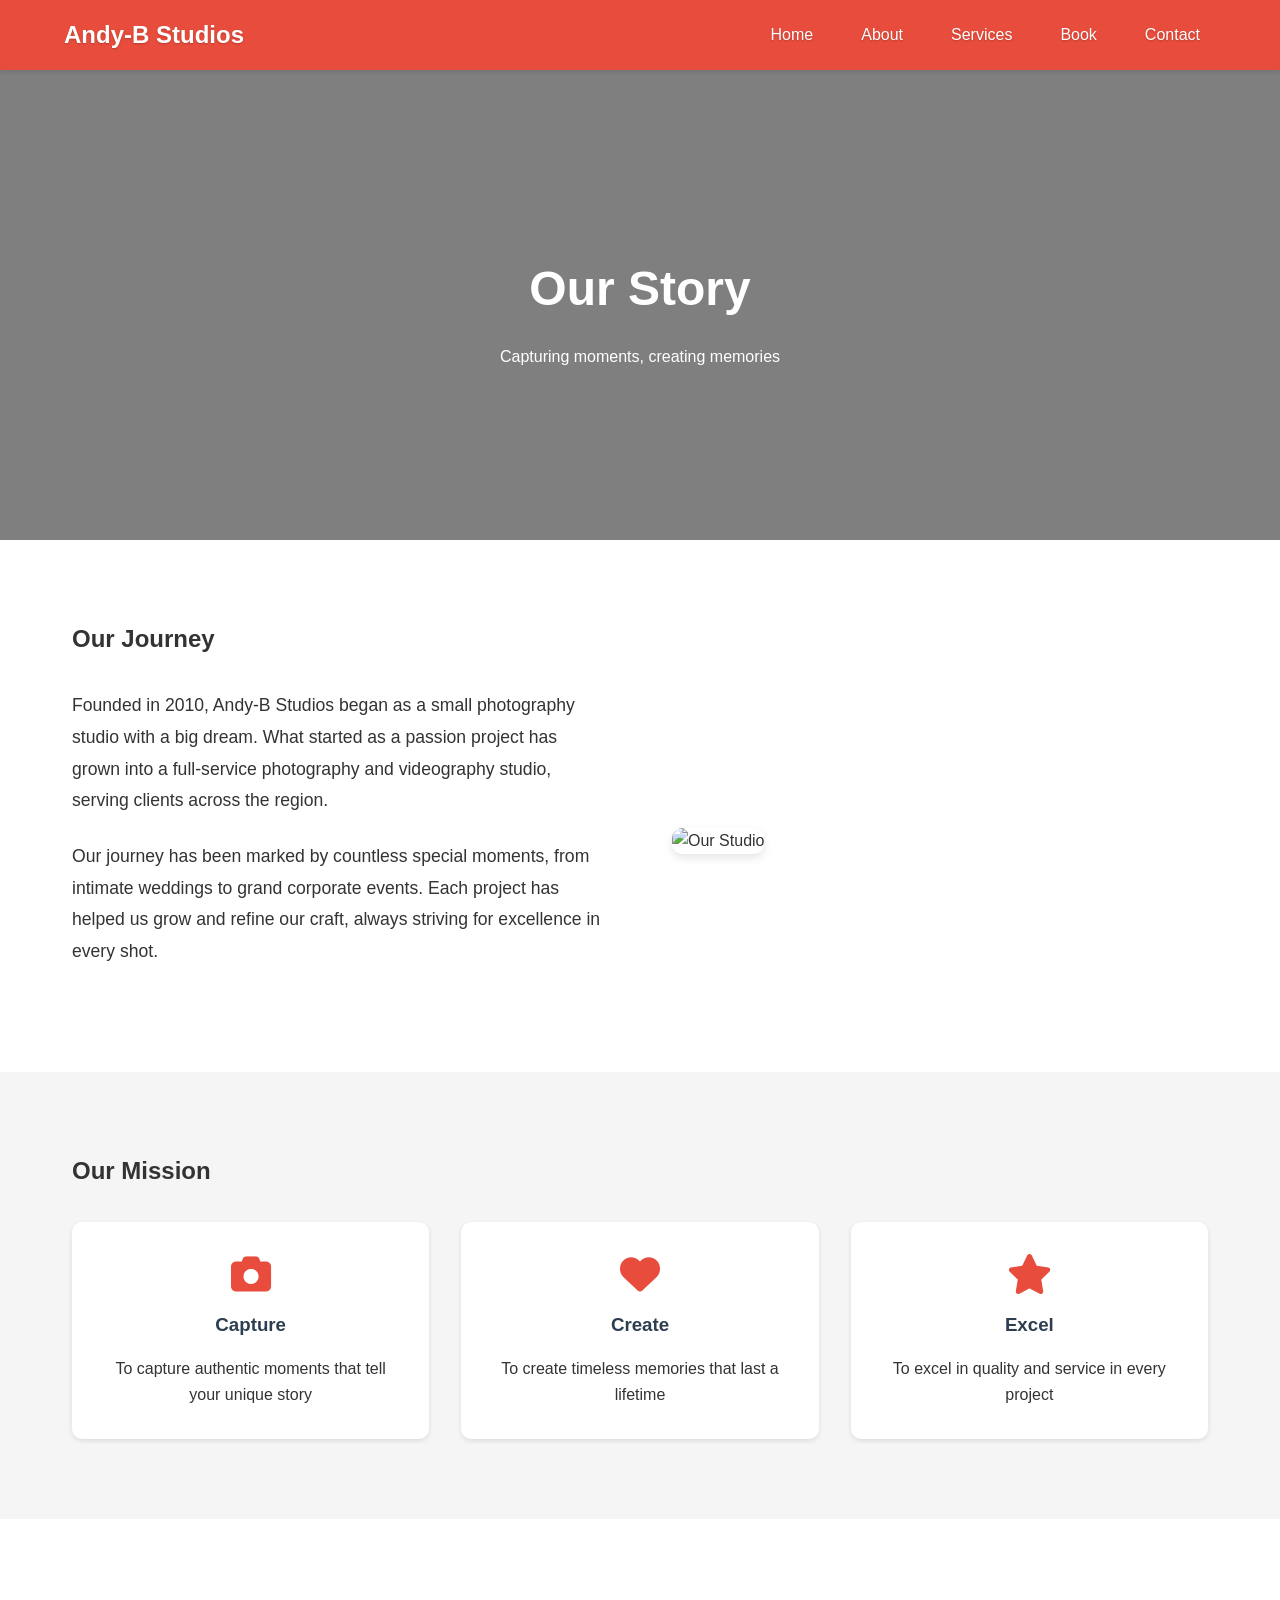
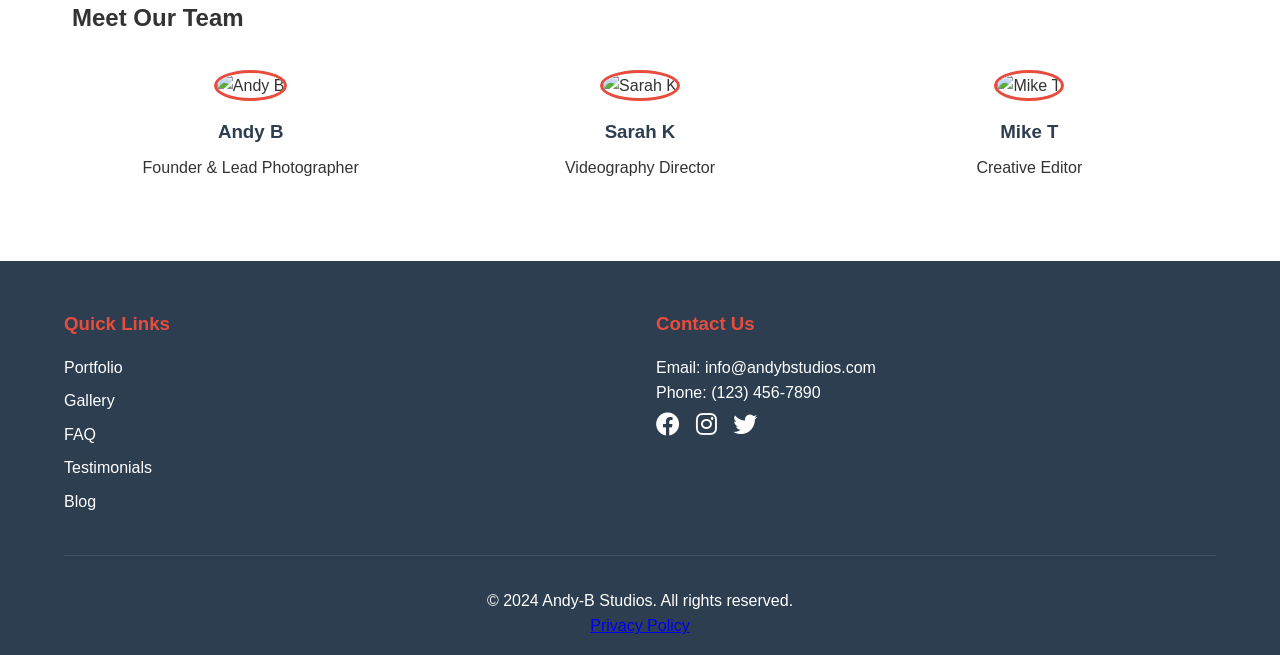
==== about.html @ 54bcf36c "initial commit" ====
<!DOCTYPE html>
<html lang="en">
<head>
    <meta charset="UTF-8">
    <meta name="viewport" content="width=device-width, initial-scale=1.0">
    <title>About Us - Andy-B Studios</title>
    <link rel="stylesheet" href="css/styles.css">
    <link rel="stylesheet" href="css/about.css">
    <link rel="stylesheet" href="https://cdnjs.cloudflare.com/ajax/libs/font-awesome/6.0.0/css/all.min.css">
</head>
<body>
    <!-- Navigation -->
    <nav class="navbar">
        <div class="logo">
            <a href="index.html">Andy-B Studios</a>
        </div>
        <ul class="nav-links">
            <li><a href="index.html">Home</a></li>
            <li><a href="about.html">About</a></li>
            <li><a href="services.html">Services</a></li>
            <li><a href="book.html">Book</a></li>
            <li><a href="contact.html">Contact</a></li>
        </ul>
    </nav>

    <!-- About Hero -->
    <section class="about-hero">
        <div class="hero-content">
            <h1>Our Story</h1>
            <p>Capturing moments, creating memories</p>
        </div>
    </section>

    <!-- Story Section -->
    <section class="story-section">
        <div class="container">
            <h2>Our Journey</h2>
            <div class="story-content">
                <div class="story-text">
                    <p>Founded in 2010, Andy-B Studios began as a small photography studio with a big dream. What started as a passion project has grown into a full-service photography and videography studio, serving clients across the region.</p>
                    <p>Our journey has been marked by countless special moments, from intimate weddings to grand corporate events. Each project has helped us grow and refine our craft, always striving for excellence in every shot.</p>
                </div>
                <div class="story-image">
                    <img src="images/about-story.jpg" alt="Our Studio">
                </div>
            </div>
        </div>
    </section>

    <!-- Mission Section -->
    <section class="mission-section">
        <div class="container">
            <h2>Our Mission</h2>
            <div class="mission-content">
                <div class="mission-card">
                    <i class="fas fa-camera"></i>
                    <h3>Capture</h3>
                    <p>To capture authentic moments that tell your unique story</p>
                </div>
                <div class="mission-card">
                    <i class="fas fa-heart"></i>
                    <h3>Create</h3>
                    <p>To create timeless memories that last a lifetime</p>
                </div>
                <div class="mission-card">
                    <i class="fas fa-star"></i>
                    <h3>Excel</h3>
                    <p>To excel in quality and service in every project</p>
                </div>
            </div>
        </div>
    </section>

    <!-- Team Section -->
    <section class="team-section">
        <div class="container">
            <h2>Meet Our Team</h2>
            <div class="team-grid">
                <div class="team-member">
                    <img src="images/team-1.jpg" alt="Andy B">
                    <h3>Andy B</h3>
                    <p>Founder & Lead Photographer</p>
                </div>
                <div class="team-member">
                    <img src="images/team-2.jpg" alt="Sarah K">
                    <h3>Sarah K</h3>
                    <p>Videography Director</p>
                </div>
                <div class="team-member">
                    <img src="images/team-3.jpg" alt="Mike T">
                    <h3>Mike T</h3>
                    <p>Creative Editor</p>
                </div>
            </div>
        </div>
    </section>

    <!-- Footer -->
    <footer>
        <div class="footer-content">
            <div class="footer-section">
                <h3>Quick Links</h3>
                <ul>
                    <li><a href="portfolio.html">Portfolio</a></li>
                    <li><a href="gallery.html">Gallery</a></li>
                    <li><a href="faq.html">FAQ</a></li>
                    <li><a href="testimonials.html">Testimonials</a></li>
                    <li><a href="blog.html">Blog</a></li>
                </ul>
            </div>
            <div class="footer-section">
                <h3>Contact Us</h3>
                <p>Email: info@andybstudios.com</p>
                <p>Phone: (123) 456-7890</p>
                <div class="social-icons">
                    <a href="#"><i class="fab fa-facebook"></i></a>
                    <a href="#"><i class="fab fa-instagram"></i></a>
                    <a href="#"><i class="fab fa-twitter"></i></a>
                </div>
            </div>
        </div>
        <div class="footer-bottom">
            <p>&copy; 2024 Andy-B Studios. All rights reserved.</p>
            <a href="privacy-policy.html">Privacy Policy</a>
        </div>
    </footer>

    <script src="js/main.js"></script>
</body>
</html>
---- css/styles.css ----
/* Global Styles */
:root {
    --primary-color: #2c3e50;
    --secondary-color: #e74c3c;
    --text-color: #333;
    --light-bg: #f8f9fa;
    --dark-bg: #2c3e50;
    --transition: all 0.3s ease;
}

* {
    margin: 0;
    padding: 0;
    box-sizing: border-box;
}

body {
    font-family: 'Segoe UI', Tahoma, Geneva, Verdana, sans-serif;
    line-height: 1.6;
    color: var(--text-color);
}

/* Container */
.container {
    width: 100%;
    max-width: 1200px;
    margin: 0 auto;
    padding: 0 1rem;
}

/* Navigation */
.navbar {
    display: flex;
    justify-content: space-between;
    align-items: center;
    padding: 1rem 5%;
    background-color: #e74c3c;
    box-shadow: 0 2px 5px rgba(0,0,0,0.1);
    position: fixed;
    width: 100%;
    top: 0;
    z-index: 1000;
    transition: background-color 0.3s ease, box-shadow 0.3s ease;
}

.logo {
    flex: 1;
    min-width: 150px;
    z-index: 1002;
}

.logo a {
    font-size: 1.5rem;
    font-weight: bold;
    color: white;
    text-decoration: none;
    text-shadow: 0 1px 2px rgba(0,0,0,0.2);
    white-space: nowrap;
}

.nav-links {
    display: flex;
    list-style: none;
    gap: 1rem;
    margin: 0;
    padding: 0;
}

.nav-links li a {
    color: white;
    text-decoration: none;
    padding: 0.5rem 1rem;
    transition: var(--transition);
    text-shadow: 0 1px 2px rgba(0,0,0,0.2);
    white-space: nowrap;
}

.nav-links li a:hover {
    color: rgba(255, 255, 255, 0.8);
}

.hamburger {
    display: none;
    cursor: pointer;
    z-index: 1002;
    color: white;
    font-size: 1.5rem;
    padding: 0.5rem;
    margin-left: 1rem;
}

.hamburger i {
    transition: var(--transition);
}

.hamburger.active i {
    transform: rotate(90deg);
}

/* Hero Section */
.hero {
    height: 90vh;
    background: linear-gradient(rgba(0,0,0,0.5), rgba(0,0,0,0.5)), url('../images/hero image.jpg');
    background-size: cover;
    background-position: center;
    display: flex;
    align-items: center;
    justify-content: center;
    text-align: center;
    color: white;
    margin-top: 60px;
}

.hero-content {
    max-width: 800px;
    padding: 2rem;
}

.hero h1 {
    font-size: 3rem;
    margin-bottom: 1rem;
}

.hero p {
    font-size: 1.2rem;
    margin-bottom: 2rem;
}

/* Featured Work */
.featured-work {
    padding: 5rem 5%;
    background: var(--light-bg);
}

.featured-work h2 {
    text-align: center;
    margin-bottom: 2rem;
    font-size: 30px;
}

.work-grid {
    display: grid;
    grid-template-columns: repeat(auto-fit, minmax(250px, 1fr));
    gap: 2rem;
    margin: 2rem 0;
}

.work-item {
    position: relative;
    overflow: hidden;
    border-radius: 10px;
    box-shadow: 0 5px 15px rgba(0,0,0,0.1);
}

.work-item img {
    width: 100%;
    height: 300px;
    object-fit: cover;
    transition: var(--transition);
}

.work-overlay {
    position: absolute;
    bottom: 0;
    left: 0;
    right: 0;
    background: rgba(0,0,0,0.7);
    color: white;
    padding: 1rem;
    transform: translateY(100%);
    transition: var(--transition);
}

.work-item:hover .work-overlay {
    transform: translateY(0);
}

.work-item:hover img {
    transform: scale(1.1);
}

.view-portfolio{
    text-align: center;
}

/* Services Preview */
.services-preview {
    padding: 5rem 5%;
}
.services-preview h2{
    text-align: center ;
    font-size: 30px;
}

.services-grid {
    display: grid;
    grid-template-columns: repeat(auto-fit, minmax(250px, 1fr));
    gap: 2rem;
    margin: 2rem 0;
}

.service-card {
    text-align: center;
    padding: 2rem;
    background: white;
    border-radius: 10px;
    box-shadow: 0 5px 15px rgba(0,0,0,0.1);
    transition: var(--transition);
}

.service-card:hover {
    transform: translateY(-10px);
}

.service-card i {
    font-size: 2.5rem;
    color: var(--secondary-color);
    margin-bottom: 1rem;
}

.explore-services{
    text-align: center;
}

/* Testimonials Section */
.testimonials-section {
    padding: 5rem 5%;
    background: linear-gradient(rgba(0,0,0,0.7), rgba(0,0,0,0.7)), url('../images/testimonial image.jpg');
    background-size: cover;
    background-position: center;
    background-attachment: fixed;
    text-align: center;
    color: white;
}

.testimonials-section h2 {
    margin-bottom: 2rem;
    font-size: 40px;
}
.testimonial-slider {
    max-width: 800px;
    margin: 2rem auto;
    padding: 2rem;
    background: rgba(255, 255, 255, 0.1);
    border-radius: 10px;
    backdrop-filter: blur(5px);
}

.testimonial {
    padding: 1rem;
    display: flex;
    flex-direction: column;
    align-items: center;
}

.testimonial .client-image {
    width: 200px;
    height: 200px;
    border-radius: 50%;
    overflow: hidden;
    margin-bottom: 1rem;
    border: 3px solid var(--secondary-color);
}

.testimonial .client-image img {
    width: 100%;
    height: 100%;
    object-fit: cover;
}

.testimonial p {
    font-size: 2rem;
    font-style: italic;
    margin-bottom: 1rem;
    color: white;
}

.testimonial cite {
    font-weight: bolder;
    color: var(--secondary-color);
    margin-bottom: 0.5rem;
}

.rating {
    color: #ffd700;
    font-size: 1.2rem;
    margin-top: 0.5rem;
}

.rating i {
    margin: 0 2px;
}

/* FAQ Section */
.faq-section {
    padding: 5rem 5%;
    background: white;
}

.faq-container {
    display: flex;
    gap: 3rem;
    align-items: flex-start;
    max-width: 1200px;
    margin: 0 auto;
}

.faq-content {
    flex: 1;
    min-height: 400px;
    display: flex;
    flex-direction: column;
    justify-content: space-between;
}

.faq-image {
    flex: 1;
    border-radius: 10px;
    overflow: hidden;
    box-shadow: 0 5px 15px rgba(0,0,0,0.1);
    height: 400px;
}

.faq-image img {
    width: 100%;
    height: 100%;
    object-fit: cover;
    display: block;
}

.faq-item {
    margin-bottom: 1rem;
    border: 1px solid #eee;
    border-radius: 5px;
    overflow: hidden;
}

.faq-question {
    display: flex;
    justify-content: space-between;
    align-items: center;
    padding: 1rem;
    background: var(--light-bg);
    cursor: pointer;
    transition: var(--transition);
}

.faq-question:hover {
    background: #f0f0f0;
}

.faq-question h3 {
    margin: 0;
    font-size: 1.1rem;
    color: var(--primary-color);
}

.faq-question i {
    color: var(--secondary-color);
    transition: var(--transition);
}

.faq-answer {
    padding: 1rem;
    display: none;
    background: white;
}

.faq-item.active .faq-answer {
    display: block;
}

.faq-item.active .faq-question i {
    transform: rotate(180deg);
}

/* Blog Section */
.blog-section {
    padding: 5rem 5%;
}

.blog-grid {
    display: grid;
    grid-template-columns: repeat(auto-fit, minmax(300px, 1fr));
    gap: 2rem;
    margin: 2rem 0;
}

.blog-card {
    background: white;
    border-radius: 10px;
    overflow: hidden;
    box-shadow: 0 5px 15px rgba(0,0,0,0.1);
}

.blog-card img {
    width: 100%;
    height: 200px;
    object-fit: cover;
}

.blog-content {
    padding: 1.5rem;
}

.blog-content h3 {
    margin-bottom: 1rem;
    color: var(--primary-color);
}

.read-more {
    display: inline-block;
    margin-top: 1rem;
    color: var(--secondary-color);
    text-decoration: none;
    font-weight: bold;
}

/* Footer */
footer {
    background: var(--dark-bg);
    color: white;
    padding: 3rem 5% 1rem;
}

.footer-content {
    display: grid;
    grid-template-columns: repeat(auto-fit, minmax(200px, 1fr));
    gap: 2rem;
    margin-bottom: 2rem;
}

.footer-section h3 {
    margin-bottom: 1rem;
    color: var(--secondary-color);
}

.footer-section ul {
    list-style: none;
}

.footer-section ul li {
    margin-bottom: 0.5rem;
}

.footer-section a {
    color: white;
    text-decoration: none;
    transition: var(--transition);
}

.footer-section a:hover {
    color: var(--secondary-color);
}

.social-icons {
    display: flex;
    gap: 1rem;
    flex-wrap: wrap;
}

.social-icons a {
    font-size: 1.5rem;
}

.footer-bottom {
    text-align: center;
    padding-top: 2rem;
    border-top: 1px solid rgba(255,255,255,0.1);
}

.footer-links {
    margin-top: 1rem;
}

.footer-links a {
    margin: 0 1rem;
    color: white;
}

/* Buttons */
.cta-button {
    display: inline-block;
    padding: 1rem 2rem;
    background: var(--secondary-color);
    color: white;
    text-decoration: none;
    border-radius: 5px;
    transition: var(--transition);
    font-weight: bold;
}

.cta-button:hover {
    background: #c0392b;
    transform: translateY(-3px);
}

/* Responsive Design */
@media (max-width: 1024px) {
    .nav-links {
        gap: 0.5rem;
    }
    
    .nav-links li a {
        padding: 0.5rem;
        font-size: 0.9rem;
    }

    .logo a {
        font-size: 1.3rem;
    }
}

@media (max-width: 768px) {
    .hamburger {
        display: block;
    }

    .nav-links {
        position: fixed;
        top: 60px;
        left: 0;
        width: 100%;
        background: rgba(231, 76, 60, 0.98);
        flex-direction: column;
        align-items: center;
        padding: 0.5rem 0;
        transform: translateY(-100%);
        opacity: 0;
        visibility: hidden;
        transition: transform 0.5s ease, opacity 0.5s ease, visibility 0.5s ease;
        z-index: 1001;
    }

    .nav-links.active {
        transform: translateY(0);
        opacity: 1;
        visibility: visible;
    }

    .nav-links li {
        margin: 0.3rem 0;
        width: 100%;
        text-align: center;
        opacity: 0;
        transform: translateY(20px);
        transition: opacity 0.3s ease, transform 0.3s ease;
    }

    .nav-links.active li {
        opacity: 1;
        transform: translateY(0);
    }

    .nav-links li a {
        font-size: 1.1rem;
        padding: 0.5rem 1rem;
        display: block;
        width: 100%;
    }

    .logo {
        flex: 0 1 auto;
    }

    .logo a {
        font-size: 1.2rem;
    }

    .faq-container {
        flex-direction: column;
    }

    .faq-image {
        order: -1;
        margin-bottom: 2rem;
        height: 300px;
    }

    .faq-content {
        min-height: auto;
    }

    .testimonial p {
        font-size: 1rem;
    }

    .footer-content {
        grid-template-columns: 1fr;
        text-align: center;
    }

    .social-icons {
        justify-content: center;
    }
}

@media (max-width: 480px) {
    .logo a {
        font-size: 1.1rem;
    }

    .hamburger {
        font-size: 1.3rem;
    }

    .testimonial .client-image {
        width: 150px;
        height: 150px;
    }

    .rating {
        font-size: 1rem;
    }

    .faq-image {
        height: 250px;
    }
}

/* Animations */
[data-aos] {
    opacity: 0;
    transition: opacity 0.5s ease, transform 0.5s ease;
}

[data-aos].aos-animate {
    opacity: 1;
    transform: translateY(0);
}

[data-aos="fade-up"] {
    transform: translateY(20px);
}
---- css/about.css ----
/* About Hero */
.about-hero {
    height: 60vh;
    background: linear-gradient(rgba(0, 0, 0, 0.5), rgba(0, 0, 0, 0.5)), url('../images/about-hero.jpg');
    background-size: cover;
    background-position: center;
    display: flex;
    align-items: center;
    justify-content: center;
    text-align: center;
    color: white;
    padding-top: 80px;
}

.about-hero h1 {
    font-size: 3rem;
    margin-bottom: 1rem;
}

/* Container */
.container {
    max-width: 1200px;
    margin: 0 auto;
    padding: 0 2rem;
}

/* Story Section */
.story-section {
    padding: 5rem 0;
    background-color: white;
}

.story-content {
    display: grid;
    grid-template-columns: 1fr 1fr;
    gap: 4rem;
    align-items: center;
    margin-top: 2rem;
}

.story-text p {
    margin-bottom: 1.5rem;
    font-size: 1.1rem;
    line-height: 1.8;
}

.story-image img {
    width: 100%;
    border-radius: 10px;
    box-shadow: 0 4px 8px rgba(0, 0, 0, 0.1);
}

/* Mission Section */
.mission-section {
    padding: 5rem 0;
    background-color: #f5f5f5;
}

.mission-content {
    display: grid;
    grid-template-columns: repeat(auto-fit, minmax(250px, 1fr));
    gap: 2rem;
    margin-top: 2rem;
}

.mission-card {
    padding: 2rem;
    background-color: white;
    border-radius: 10px;
    text-align: center;
    box-shadow: 0 2px 5px rgba(0, 0, 0, 0.1);
    transition: transform 0.3s ease;
}

.mission-card:hover {
    transform: translateY(-5px);
}

.mission-card i {
    font-size: 2.5rem;
    color: var(--secondary-color);
    margin-bottom: 1rem;
}

.mission-card h3 {
    margin-bottom: 1rem;
    color: var(--primary-color);
}

/* Team Section */
.team-section {
    padding: 5rem 0;
    background-color: white;
}

.team-grid {
    display: grid;
    grid-template-columns: repeat(auto-fit, minmax(250px, 1fr));
    gap: 2rem;
    margin-top: 2rem;
}

.team-member {
    text-align: center;
}

.team-member img {
    width: 200px;
    height: 200px;
    border-radius: 50%;
    object-fit: cover;
    margin-bottom: 1rem;
    border: 3px solid var(--secondary-color);
}

.team-member h3 {
    color: var(--primary-color);
    margin-bottom: 0.5rem;
}

.team-member p {
    color: var(--text-color);
}

/* Responsive Design */
@media (max-width: 768px) {
    .story-content {
        grid-template-columns: 1fr;
    }
    
    .about-hero h1 {
        font-size: 2rem;
    }
    
    .mission-content {
        grid-template-columns: 1fr;
    }
    
    .team-grid {
        grid-template-columns: 1fr;
    }
}
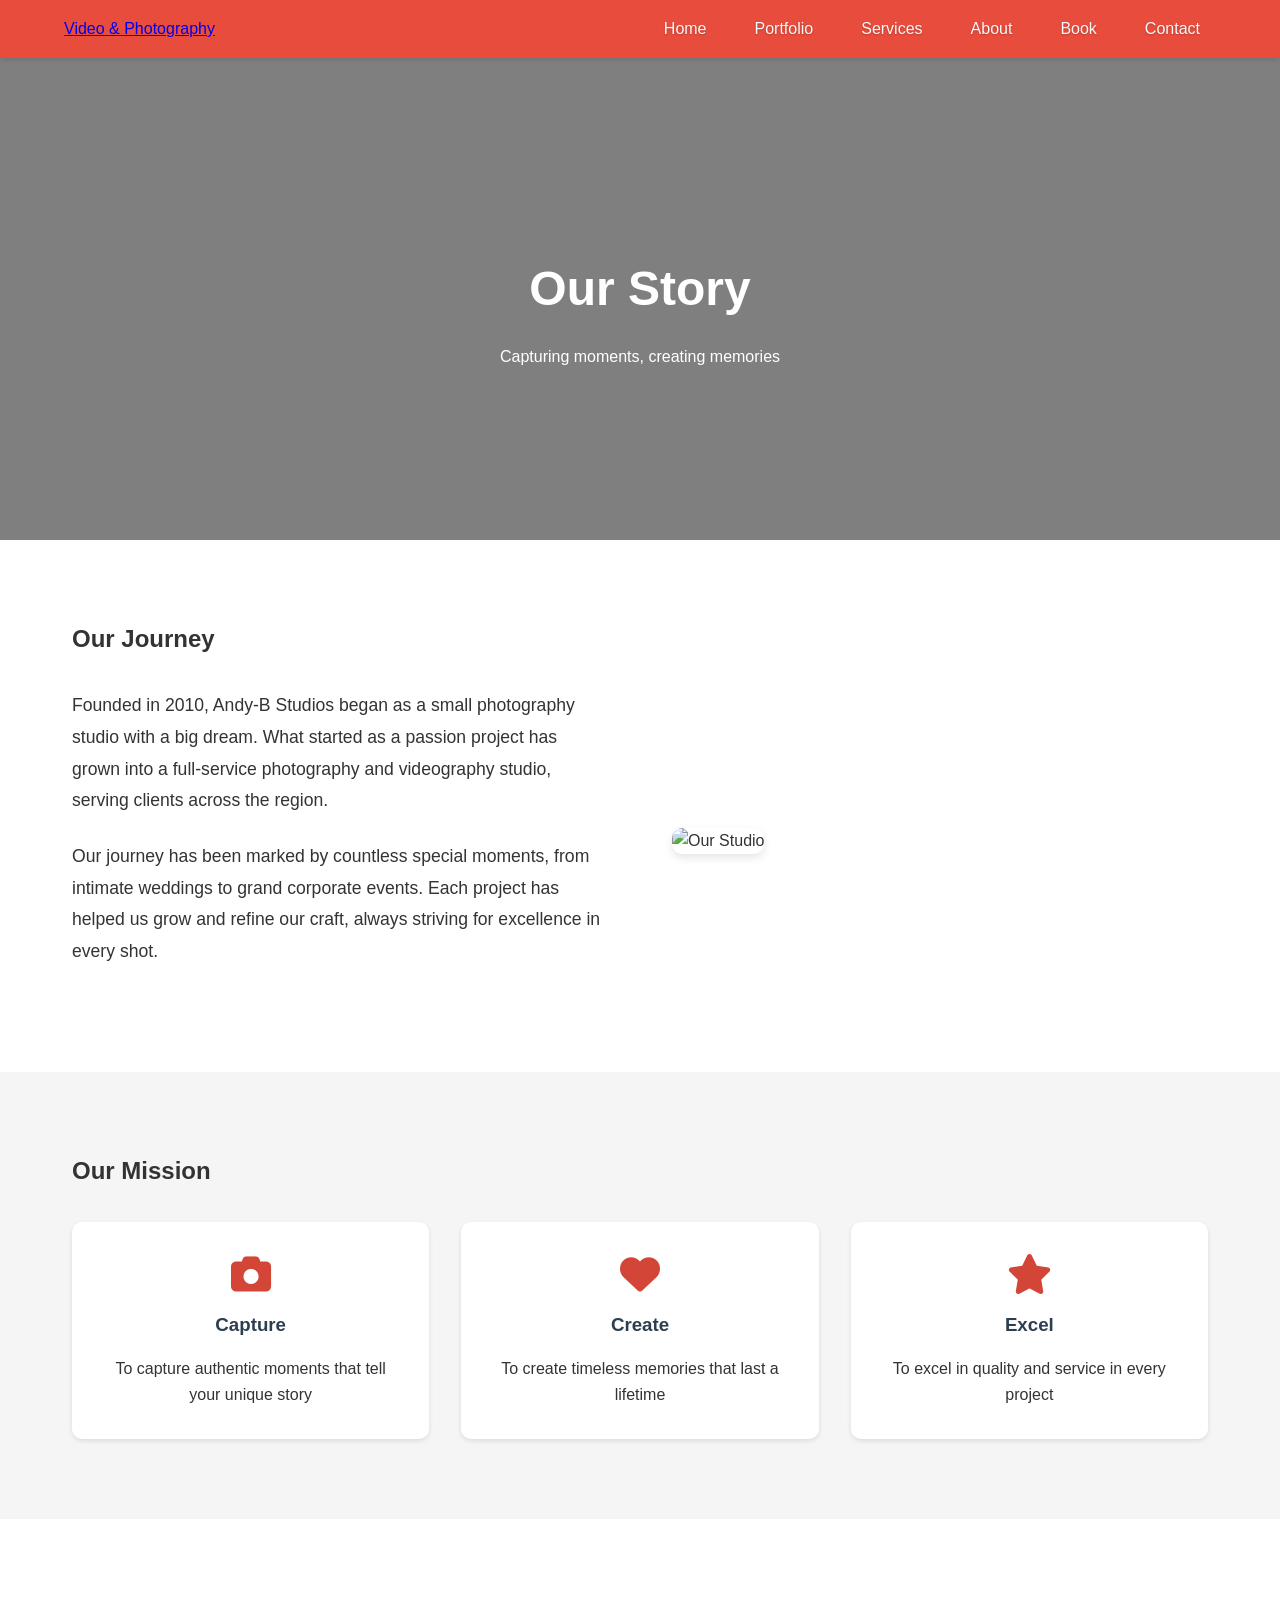
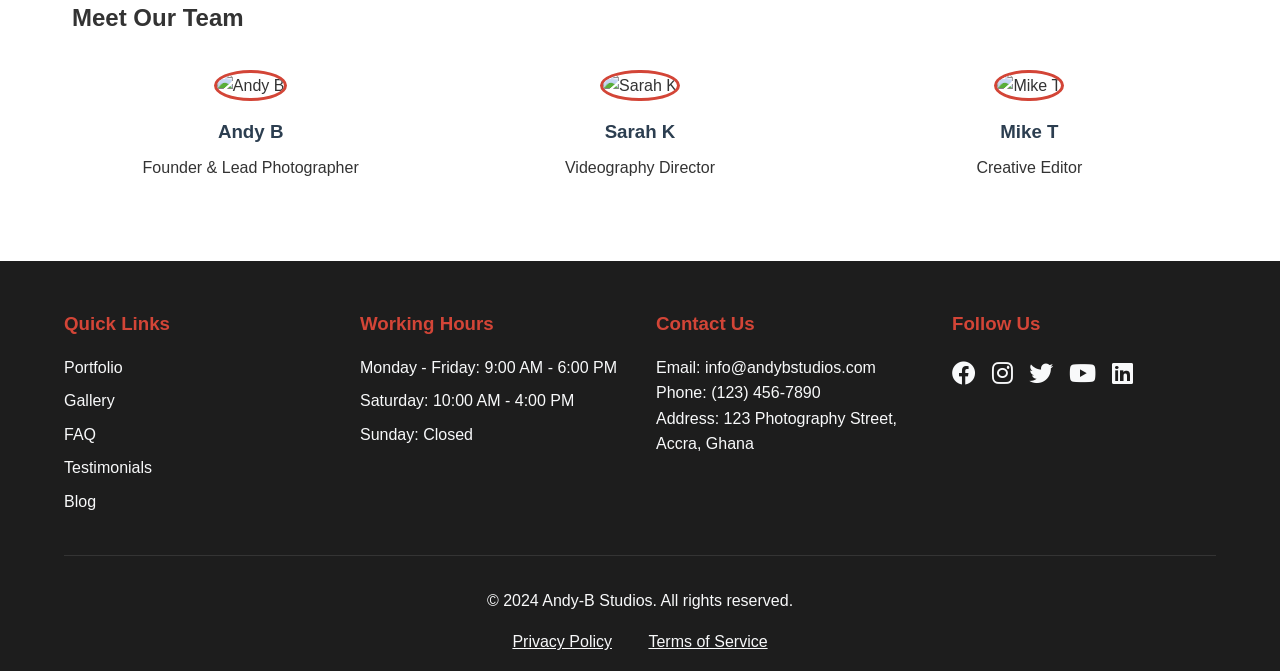
==== commit d62f2cce: "Pages almost done" ====
--- a/about.html
+++ b/about.html
@@ -7,24 +7,34 @@
     <link rel="stylesheet" href="css/styles.css">
     <link rel="stylesheet" href="css/about.css">
     <link rel="stylesheet" href="https://cdnjs.cloudflare.com/ajax/libs/font-awesome/6.0.0/css/all.min.css">
+    <link rel="stylesheet" href="https://unpkg.com/aos@next/dist/aos.css" />
+    <style>
+        html {
+            scroll-behavior: smooth;
+        }
+    </style>
 </head>
 <body>
     <!-- Navigation -->
     <nav class="navbar">
         <div class="logo">
-            <a href="index.html">Andy-B Studios</a>
+            <a href="index.html">Video & Photography</a>
         </div>
         <ul class="nav-links">
             <li><a href="index.html">Home</a></li>
+            <li><a href="portfolio.html">Portfolio</a></li>
+            <li><a href="services.html">Services</a></li>
             <li><a href="about.html">About</a></li>
-            <li><a href="services.html">Services</a></li>
             <li><a href="book.html">Book</a></li>
             <li><a href="contact.html">Contact</a></li>
         </ul>
+        <div class="hamburger">
+            <i class="fas fa-bars"></i>
+        </div>
     </nav>
 
     <!-- About Hero -->
-    <section class="about-hero">
+    <section class="about-hero" id="hero" data-aos="fade-up" data-aos-duration="1000">
         <div class="hero-content">
             <h1>Our Story</h1>
             <p>Capturing moments, creating memories</p>
@@ -32,15 +42,15 @@
     </section>
 
     <!-- Story Section -->
-    <section class="story-section">
+    <section class="story-section" id="story">
         <div class="container">
-            <h2>Our Journey</h2>
+            <h2 data-aos="fade-up">Our Journey</h2>
             <div class="story-content">
-                <div class="story-text">
+                <div class="story-text" data-aos="fade-right" data-aos-duration="1000">
                     <p>Founded in 2010, Andy-B Studios began as a small photography studio with a big dream. What started as a passion project has grown into a full-service photography and videography studio, serving clients across the region.</p>
                     <p>Our journey has been marked by countless special moments, from intimate weddings to grand corporate events. Each project has helped us grow and refine our craft, always striving for excellence in every shot.</p>
                 </div>
-                <div class="story-image">
+                <div class="story-image" data-aos="fade-left" data-aos-duration="1000">
                     <img src="images/about-story.jpg" alt="Our Studio">
                 </div>
             </div>
@@ -48,21 +58,21 @@
     </section>
 
     <!-- Mission Section -->
-    <section class="mission-section">
+    <section class="mission-section" id="mission">
         <div class="container">
-            <h2>Our Mission</h2>
+            <h2 data-aos="fade-up">Our Mission</h2>
             <div class="mission-content">
-                <div class="mission-card">
+                <div class="mission-card" data-aos="fade-up" data-aos-delay="100">
                     <i class="fas fa-camera"></i>
                     <h3>Capture</h3>
                     <p>To capture authentic moments that tell your unique story</p>
                 </div>
-                <div class="mission-card">
+                <div class="mission-card" data-aos="fade-up" data-aos-delay="200">
                     <i class="fas fa-heart"></i>
                     <h3>Create</h3>
                     <p>To create timeless memories that last a lifetime</p>
                 </div>
-                <div class="mission-card">
+                <div class="mission-card" data-aos="fade-up" data-aos-delay="300">
                     <i class="fas fa-star"></i>
                     <h3>Excel</h3>
                     <p>To excel in quality and service in every project</p>
@@ -72,21 +82,21 @@
     </section>
 
     <!-- Team Section -->
-    <section class="team-section">
+    <section class="team-section" id="team">
         <div class="container">
-            <h2>Meet Our Team</h2>
+            <h2 data-aos="fade-up">Meet Our Team</h2>
             <div class="team-grid">
-                <div class="team-member">
+                <div class="team-member" data-aos="fade-up" data-aos-delay="100">
                     <img src="images/team-1.jpg" alt="Andy B">
                     <h3>Andy B</h3>
                     <p>Founder & Lead Photographer</p>
                 </div>
-                <div class="team-member">
+                <div class="team-member" data-aos="fade-up" data-aos-delay="200">
                     <img src="images/team-2.jpg" alt="Sarah K">
                     <h3>Sarah K</h3>
                     <p>Videography Director</p>
                 </div>
-                <div class="team-member">
+                <div class="team-member" data-aos="fade-up" data-aos-delay="300">
                     <img src="images/team-3.jpg" alt="Mike T">
                     <h3>Mike T</h3>
                     <p>Creative Editor</p>
@@ -109,22 +119,42 @@
                 </ul>
             </div>
             <div class="footer-section">
+                <h3>Working Hours</h3>
+                <ul class="working-hours">
+                    <li>Monday - Friday: 9:00 AM - 6:00 PM</li>
+                    <li>Saturday: 10:00 AM - 4:00 PM</li>
+                    <li>Sunday: Closed</li>
+                </ul>
+            </div>
+            <div class="footer-section">
                 <h3>Contact Us</h3>
                 <p>Email: info@andybstudios.com</p>
                 <p>Phone: (123) 456-7890</p>
+                <p>Address: 123 Photography Street, Accra, Ghana</p>
+            </div>
+            <div class="footer-section social-section">
+                <h3>Follow Us</h3>
                 <div class="social-icons">
                     <a href="#"><i class="fab fa-facebook"></i></a>
                     <a href="#"><i class="fab fa-instagram"></i></a>
                     <a href="#"><i class="fab fa-twitter"></i></a>
+                    <a href="#"><i class="fab fa-youtube"></i></a>
+                    <a href="#"><i class="fab fa-linkedin"></i></a>
                 </div>
             </div>
         </div>
         <div class="footer-bottom">
             <p>&copy; 2024 Andy-B Studios. All rights reserved.</p>
-            <a href="privacy-policy.html">Privacy Policy</a>
+            <div class="footer-links">
+                <a href="privacy-policy.html">Privacy Policy</a>
+                <a href="terms.html">Terms of Service</a>
+            </div>
         </div>
     </footer>
 
+    <script src="https://unpkg.com/aos@next/dist/aos.js"></script>
     <script src="js/main.js"></script>
+    <script src="js/smooth-scroll.js"></script>
+    <script src="js/about.js"></script>
 </body>
 </html> 
--- a/css/styles.css
+++ b/css/styles.css
@@ -1,7 +1,8 @@
 /* Global Styles */
 :root {
     --primary-color: #2c3e50;
-    --secondary-color: #e74c3c;
+    --secondary-color: #d34537;
+    --dark-charcoal: #1d1d1d;
     --text-color: #333;
     --light-bg: #f8f9fa;
     --dark-bg: #2c3e50;
@@ -34,7 +35,7 @@
     justify-content: space-between;
     align-items: center;
     padding: 1rem 5%;
-    background-color: #e74c3c;
+    background-color: var(--secondary-color);
     box-shadow: 0 2px 5px rgba(0,0,0,0.1);
     position: fixed;
     width: 100%;
@@ -43,19 +44,14 @@
     transition: background-color 0.3s ease, box-shadow 0.3s ease;
 }
 
-.logo {
+/* .logo {
     flex: 1;
     min-width: 150px;
     z-index: 1002;
-}
-
-.logo a {
-    font-size: 1.5rem;
-    font-weight: bold;
-    color: white;
-    text-decoration: none;
-    text-shadow: 0 1px 2px rgba(0,0,0,0.2);
-    white-space: nowrap;
+} */
+
+.logo img {
+    width: 70px;
 }
 
 .nav-links {
@@ -67,7 +63,7 @@
 }
 
 .nav-links li a {
-    color: white;
+    color: var(--light-bg);
     text-decoration: none;
     padding: 0.5rem 1rem;
     transition: var(--transition);
@@ -83,7 +79,7 @@
     display: none;
     cursor: pointer;
     z-index: 1002;
-    color: white;
+    color: var(--light-bg);
     font-size: 1.5rem;
     padding: 0.5rem;
     margin-left: 1rem;
@@ -107,7 +103,7 @@
     align-items: center;
     justify-content: center;
     text-align: center;
-    color: white;
+    color: var(--light-bg);
     margin-top: 60px;
 }
 
@@ -117,12 +113,12 @@
 }
 
 .hero h1 {
-    font-size: 3rem;
+    font-size: 5rem;
     margin-bottom: 1rem;
 }
 
 .hero p {
-    font-size: 1.2rem;
+    font-size: 2rem;
     margin-bottom: 2rem;
 }
 
@@ -165,7 +161,7 @@
     left: 0;
     right: 0;
     background: rgba(0,0,0,0.7);
-    color: white;
+    color: var(--light-bg);
     padding: 1rem;
     transform: translateY(100%);
     transition: var(--transition);
@@ -225,12 +221,12 @@
 /* Testimonials Section */
 .testimonials-section {
     padding: 5rem 5%;
-    background: linear-gradient(rgba(0,0,0,0.7), rgba(0,0,0,0.7)), url('../images/testimonial image.jpg');
+    background: linear-gradient(rgba(0,0,0,0.7), rgba(0,0,0,0.7)), url('../images/testimonial\ image.jpg');
     background-size: cover;
     background-position: center;
     background-attachment: fixed;
     text-align: center;
-    color: white;
+    color: var(--light-bg);
 }
 
 .testimonials-section h2 {
@@ -272,7 +268,7 @@
     font-size: 2rem;
     font-style: italic;
     margin-bottom: 1rem;
-    color: white;
+    color: var(--light-bg);
 }
 
 .testimonial cite {
@@ -418,8 +414,8 @@
 
 /* Footer */
 footer {
-    background: var(--dark-bg);
-    color: white;
+    background: var(--dark-charcoal);
+    color: var(--light-bg);
     padding: 3rem 5% 1rem;
 }
 
@@ -444,7 +440,7 @@
 }
 
 .footer-section a {
-    color: white;
+    color: var(--light-bg);
     text-decoration: none;
     transition: var(--transition);
 }
@@ -475,15 +471,20 @@
 
 .footer-links a {
     margin: 0 1rem;
-    color: white;
-}
+    color: var(--light-bg);
+}
+
+.footer-links a:hover {
+    color: var(--secondary-color);
+    transition: var(--transition);
+}   
 
 /* Buttons */
 .cta-button {
     display: inline-block;
     padding: 1rem 2rem;
     background: var(--secondary-color);
-    color: white;
+    color: var(--light-bg);
     text-decoration: none;
     border-radius: 5px;
     transition: var(--transition);
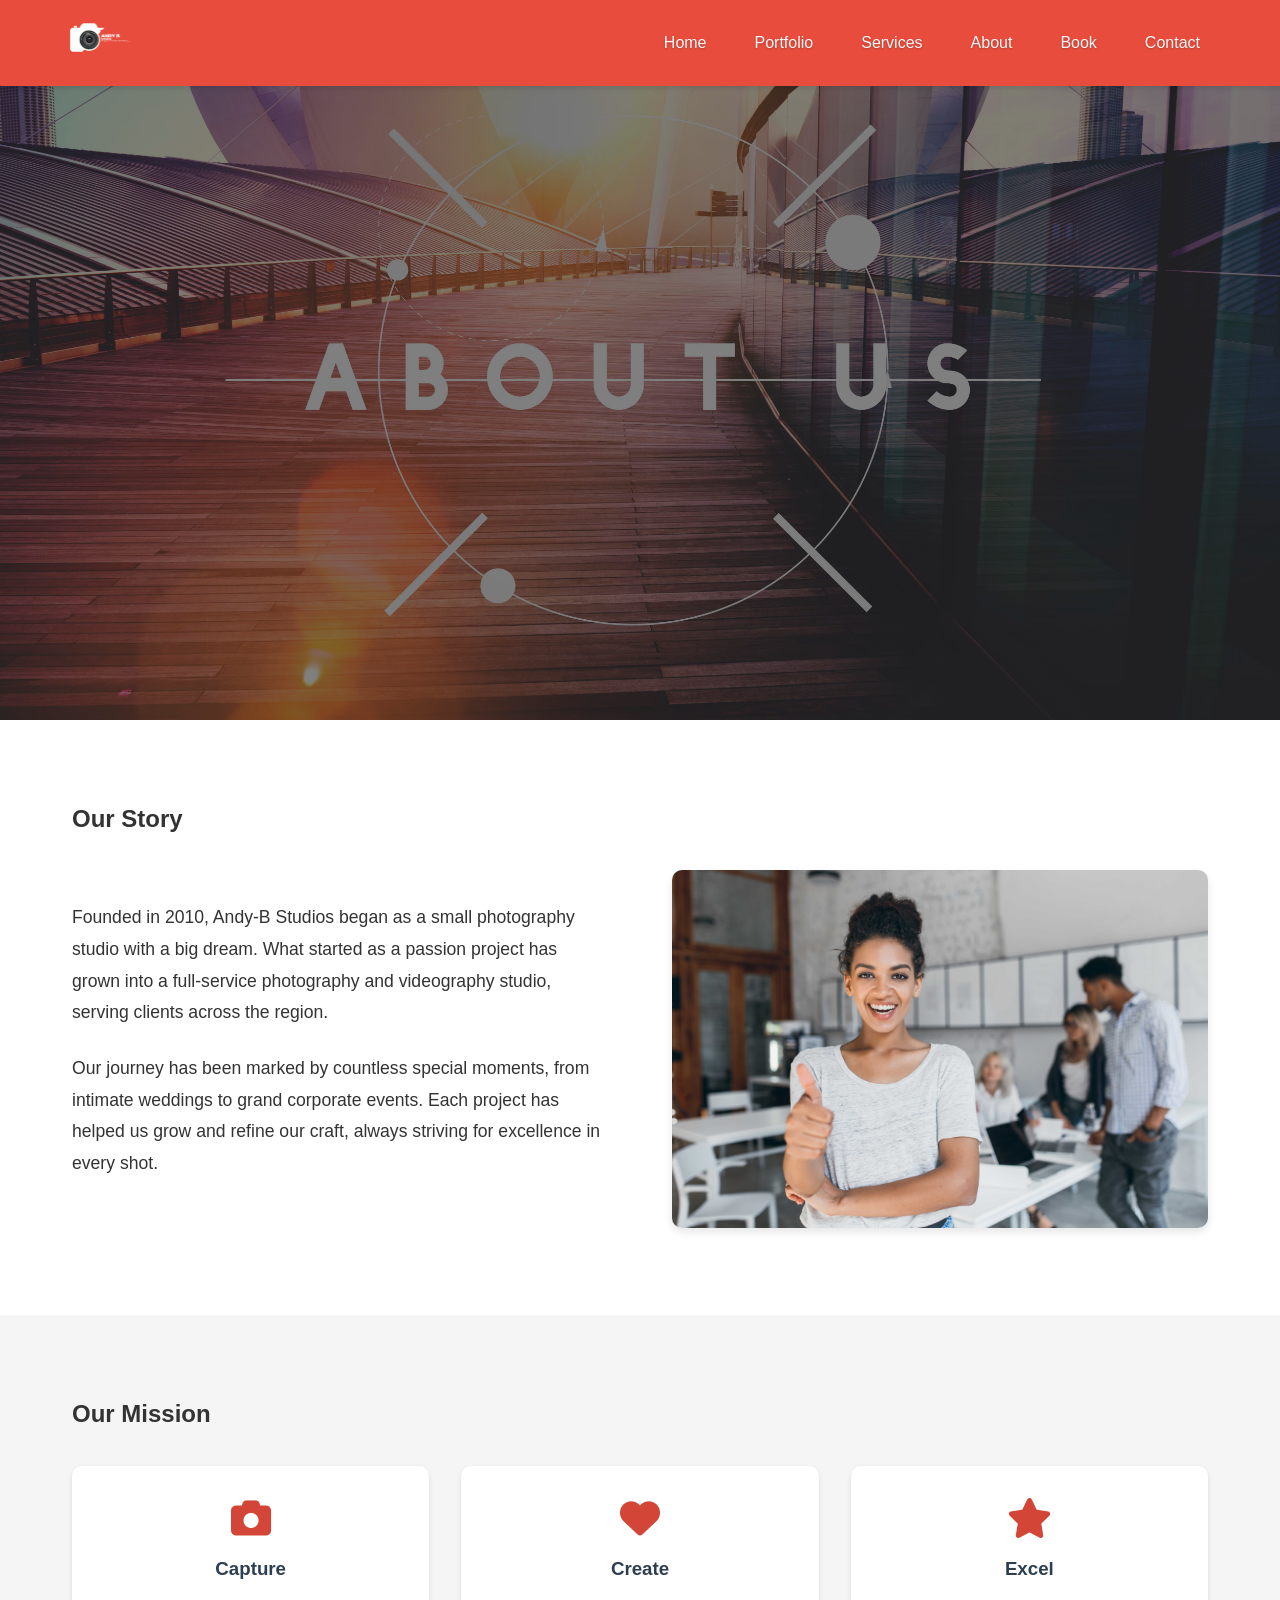
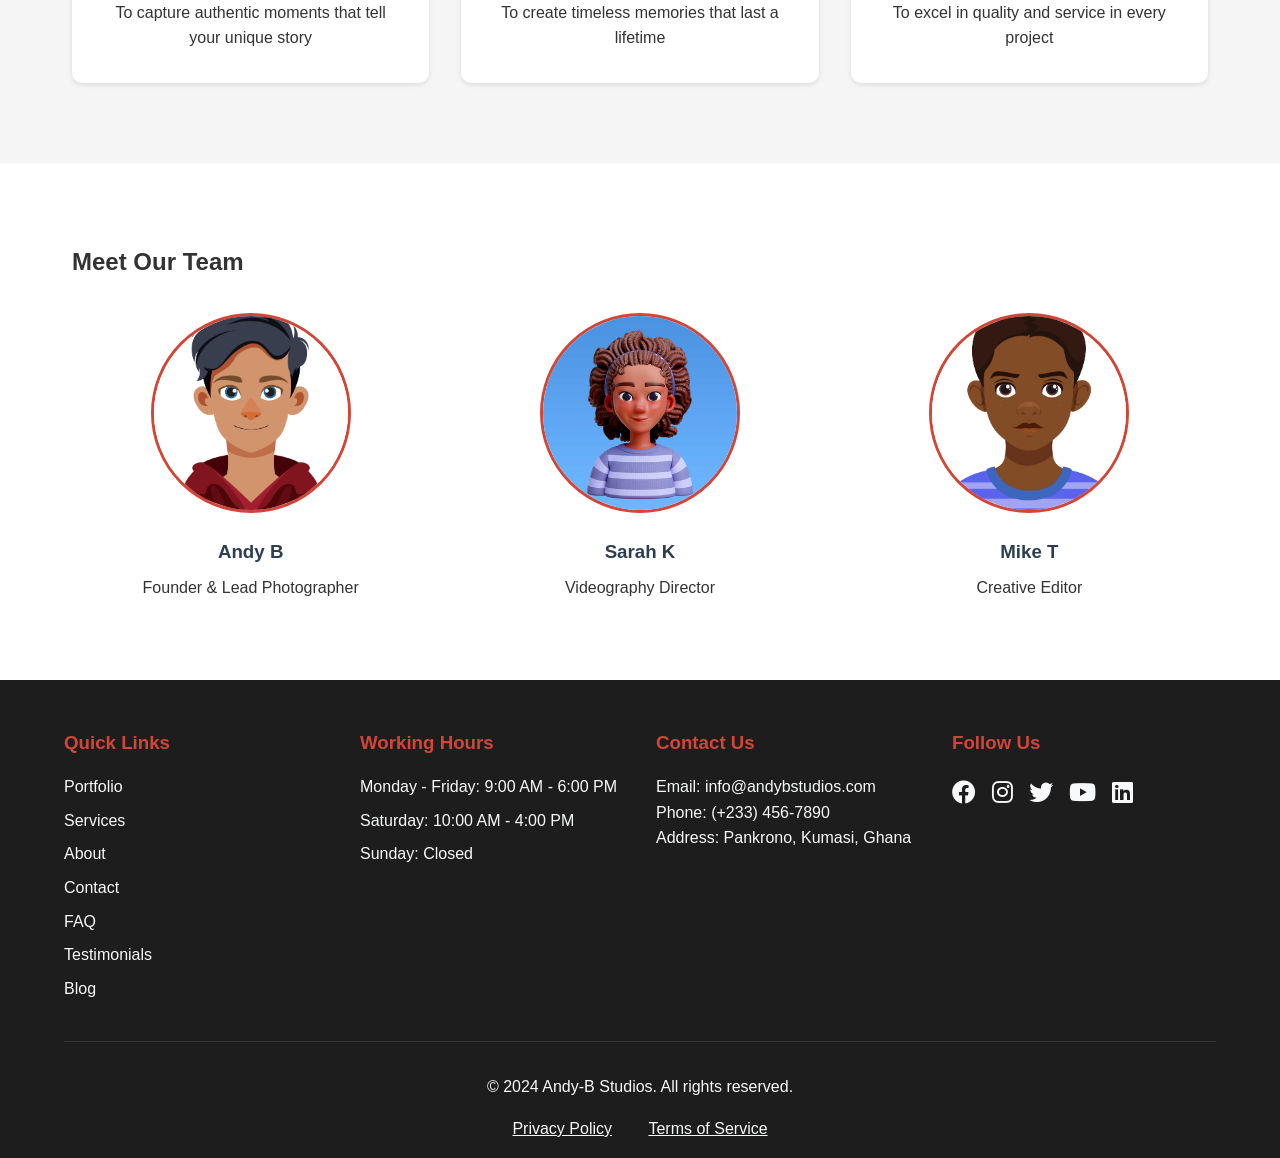
==== commit b33d912b: "pages done" ====
--- a/about.html
+++ b/about.html
@@ -18,7 +18,7 @@
     <!-- Navigation -->
     <nav class="navbar">
         <div class="logo">
-            <a href="index.html">Video & Photography</a>
+            <a href="#"><img src="images\logo_white.PNG"></a>
         </div>
         <ul class="nav-links">
             <li><a href="index.html">Home</a></li>
@@ -36,22 +36,22 @@
     <!-- About Hero -->
     <section class="about-hero" id="hero" data-aos="fade-up" data-aos-duration="1000">
         <div class="hero-content">
-            <h1>Our Story</h1>
-            <p>Capturing moments, creating memories</p>
+            <!-- <h1>Our Story</h1> -->
+            <!-- <p>Capturing moments, creating memories</p> -->
         </div>
     </section>
 
     <!-- Story Section -->
     <section class="story-section" id="story">
         <div class="container">
-            <h2 data-aos="fade-up">Our Journey</h2>
+            <h2 data-aos="fade-up">Our Story</h2>
             <div class="story-content">
                 <div class="story-text" data-aos="fade-right" data-aos-duration="1000">
                     <p>Founded in 2010, Andy-B Studios began as a small photography studio with a big dream. What started as a passion project has grown into a full-service photography and videography studio, serving clients across the region.</p>
                     <p>Our journey has been marked by countless special moments, from intimate weddings to grand corporate events. Each project has helped us grow and refine our craft, always striving for excellence in every shot.</p>
                 </div>
                 <div class="story-image" data-aos="fade-left" data-aos-duration="1000">
-                    <img src="images/about-story.jpg" alt="Our Studio">
+                    <img src="images/About/about us.jpg" alt="Our Studio">
                 </div>
             </div>
         </div>
@@ -87,17 +87,17 @@
             <h2 data-aos="fade-up">Meet Our Team</h2>
             <div class="team-grid">
                 <div class="team-member" data-aos="fade-up" data-aos-delay="100">
-                    <img src="images/team-1.jpg" alt="Andy B">
+                    <img src="images/About/team male_1.jpg" alt="Andy B">
                     <h3>Andy B</h3>
                     <p>Founder & Lead Photographer</p>
                 </div>
                 <div class="team-member" data-aos="fade-up" data-aos-delay="200">
-                    <img src="images/team-2.jpg" alt="Sarah K">
+                    <img src="images/About/team female.jpg" alt="Sarah K">
                     <h3>Sarah K</h3>
                     <p>Videography Director</p>
                 </div>
                 <div class="team-member" data-aos="fade-up" data-aos-delay="300">
-                    <img src="images/team-3.jpg" alt="Mike T">
+                    <img src="images/About/team male_2.jpg" alt="Mike T">
                     <h3>Mike T</h3>
                     <p>Creative Editor</p>
                 </div>
@@ -112,10 +112,12 @@
                 <h3>Quick Links</h3>
                 <ul>
                     <li><a href="portfolio.html">Portfolio</a></li>
-                    <li><a href="gallery.html">Gallery</a></li>
-                    <li><a href="faq.html">FAQ</a></li>
-                    <li><a href="testimonials.html">Testimonials</a></li>
-                    <li><a href="blog.html">Blog</a></li>
+                    <li><a href="services.html">Services</a></li>
+                    <li><a href="about.html">About</a></li>
+                    <li><a href="contact.html">Contact</a></li>
+                    <li><a href="#faq">FAQ</a></li>
+                    <li><a href="#testimonials">Testimonials</a></li>
+                    <li><a href="#blog">Blog</a></li>
                 </ul>
             </div>
             <div class="footer-section">
@@ -129,8 +131,8 @@
             <div class="footer-section">
                 <h3>Contact Us</h3>
                 <p>Email: info@andybstudios.com</p>
-                <p>Phone: (123) 456-7890</p>
-                <p>Address: 123 Photography Street, Accra, Ghana</p>
+                <p>Phone: (+233) 456-7890</p>
+                <p>Address: Pankrono, Kumasi, Ghana</p>
             </div>
             <div class="footer-section social-section">
                 <h3>Follow Us</h3>
--- a/css/about.css
+++ b/css/about.css
@@ -1,7 +1,7 @@
 /* About Hero */
 .about-hero {
-    height: 60vh;
-    background: linear-gradient(rgba(0, 0, 0, 0.5), rgba(0, 0, 0, 0.5)), url('../images/about-hero.jpg');
+    height: 80vh;
+    background: linear-gradient(rgba(0, 0, 0, 0.5), rgba(0, 0, 0, 0.5)), url('../images/About/about-service.jpg');
     background-size: cover;
     background-position: center;
     display: flex;
@@ -12,9 +12,17 @@
     padding-top: 80px;
 }
 
-.about-hero h1 {
-    font-size: 3rem;
+/* .about-hero h1 {
+    font-size: 5rem;
     margin-bottom: 1rem;
+
+    @media(max-width: 480px) {
+        font-size: 3rem;
+    }
+} */
+
+.about-hero p {
+    font-size: 2rem;
 }
 
 /* Container */
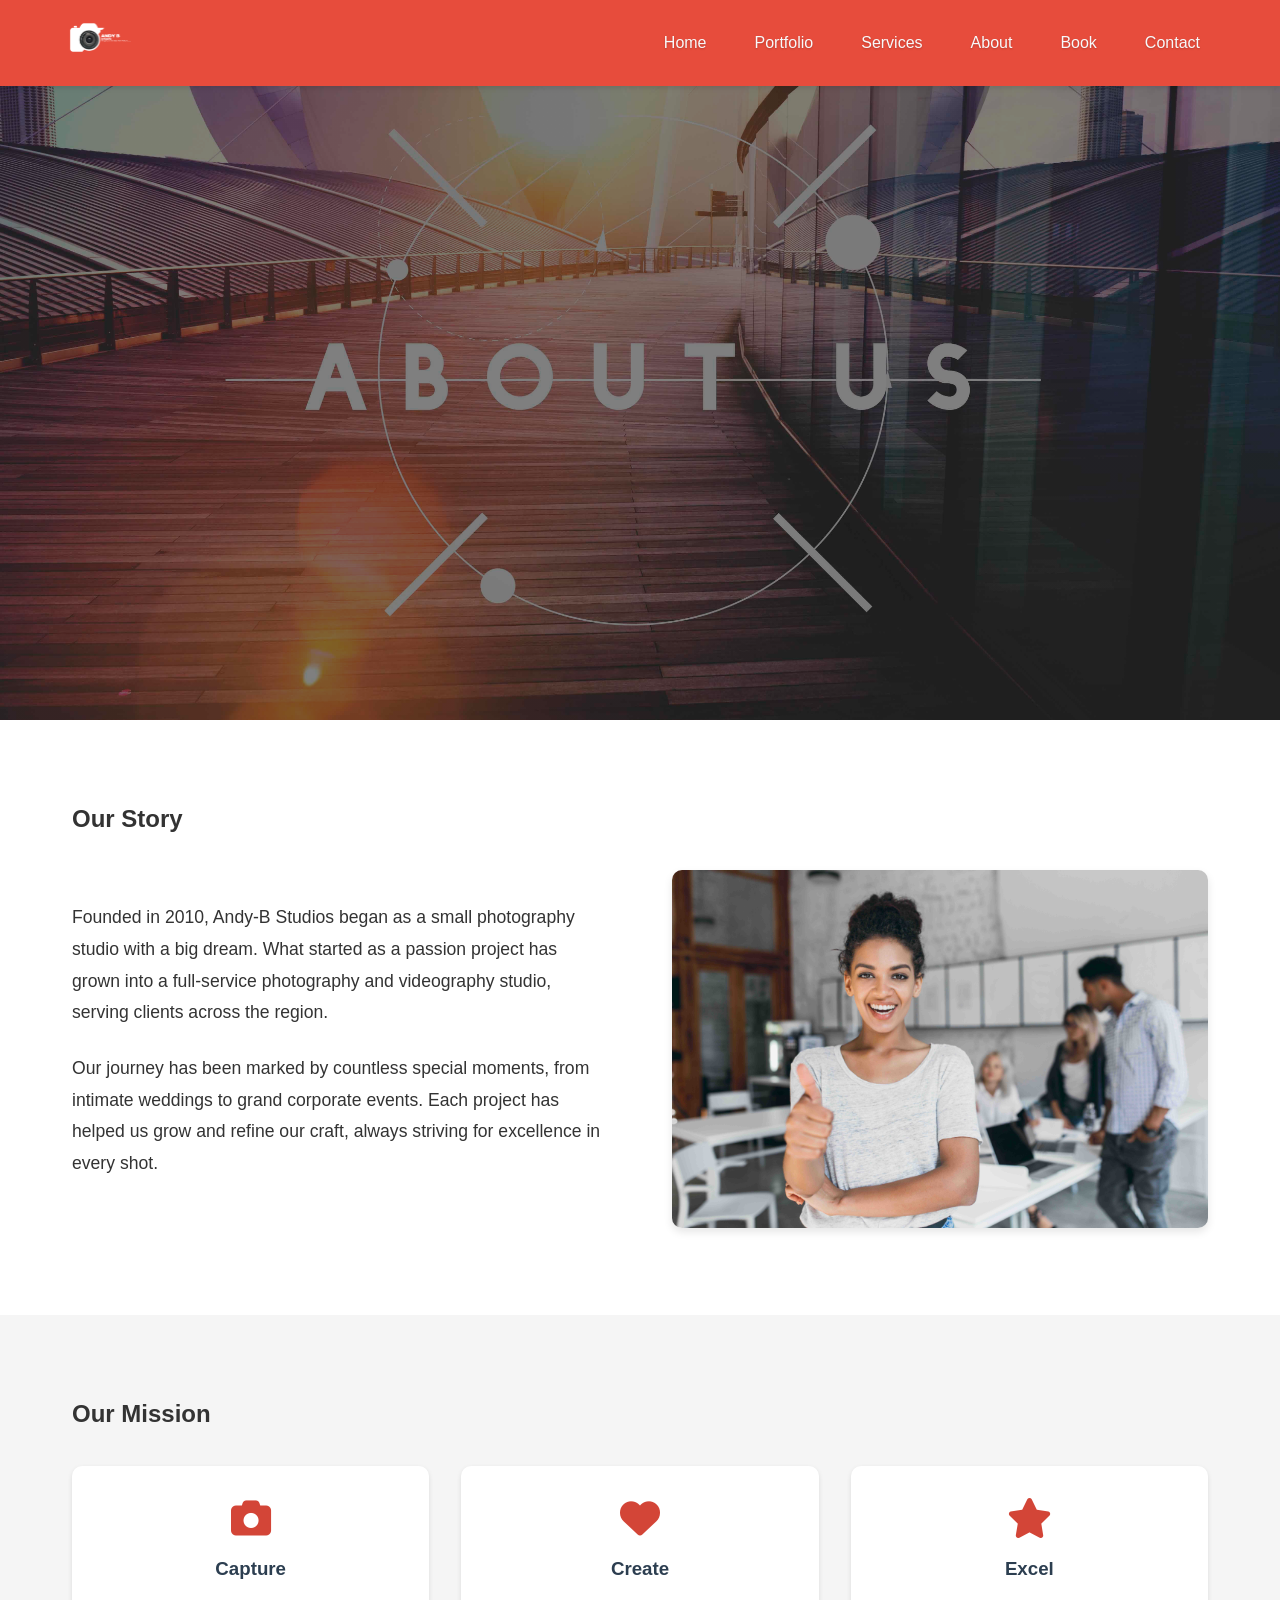
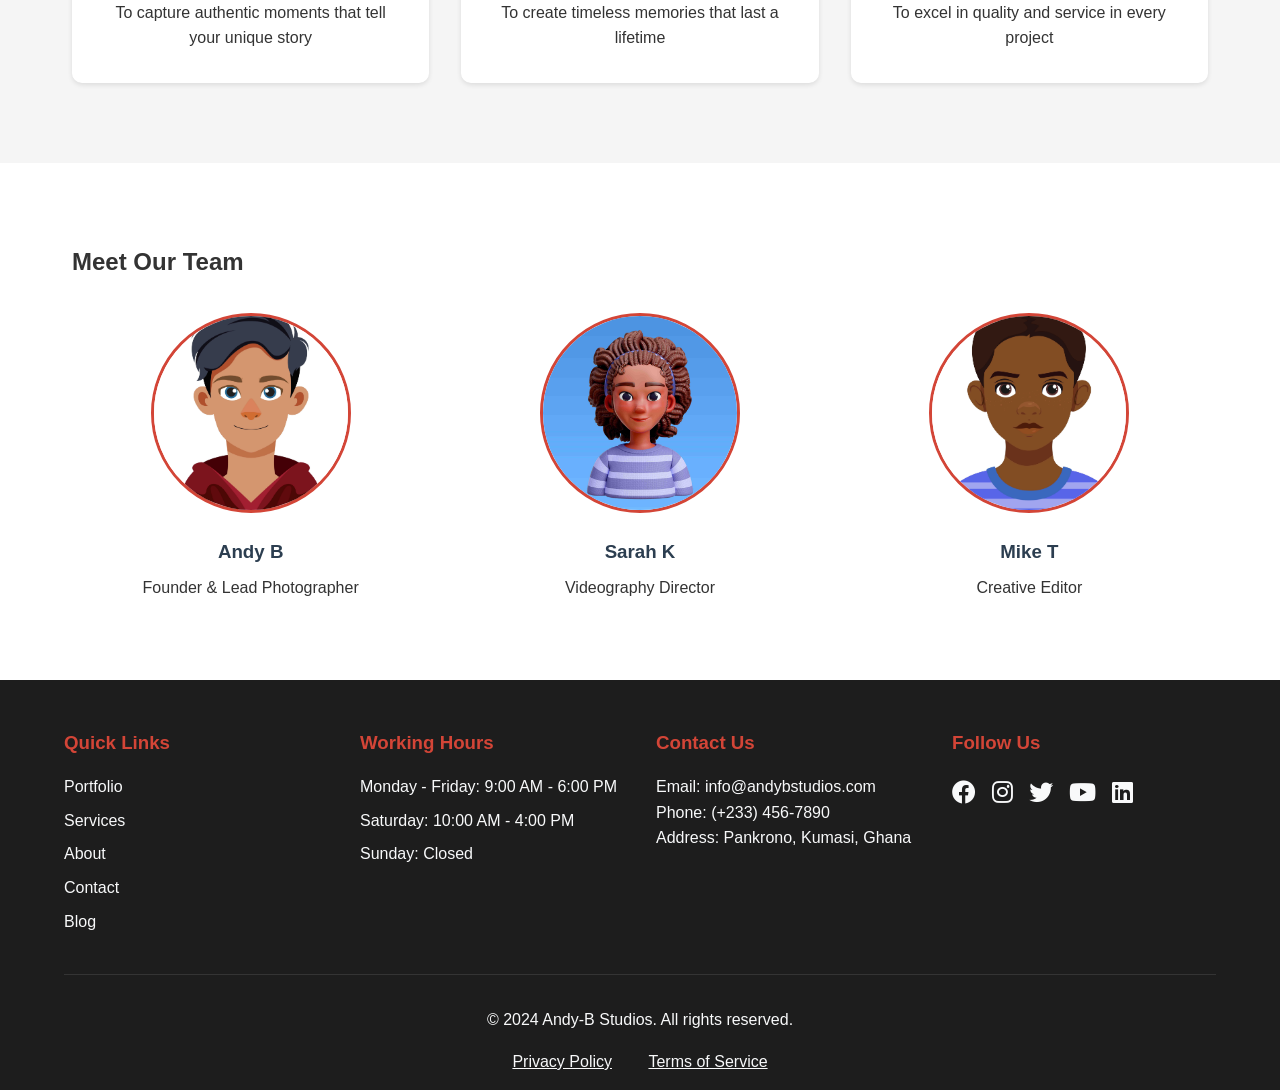
==== commit 42a035c7: "small changes" ====
--- a/about.html
+++ b/about.html
@@ -18,7 +18,7 @@
     <!-- Navigation -->
     <nav class="navbar">
         <div class="logo">
-            <a href="#"><img src="images\logo_white.PNG"></a>
+            <a href="index.html"><img src="images\logo_white.PNG"></a>
         </div>
         <ul class="nav-links">
             <li><a href="index.html">Home</a></li>
@@ -115,9 +115,9 @@
                     <li><a href="services.html">Services</a></li>
                     <li><a href="about.html">About</a></li>
                     <li><a href="contact.html">Contact</a></li>
-                    <li><a href="#faq">FAQ</a></li>
-                    <li><a href="#testimonials">Testimonials</a></li>
-                    <li><a href="#blog">Blog</a></li>
+                    <!-- <li><a href="#faq">FAQ</a></li>
+                    <li><a href="#testimonials">Testimonials</a></li> -->
+                    <li><a href="blog.html">Blog</a></li>
                 </ul>
             </div>
             <div class="footer-section">
